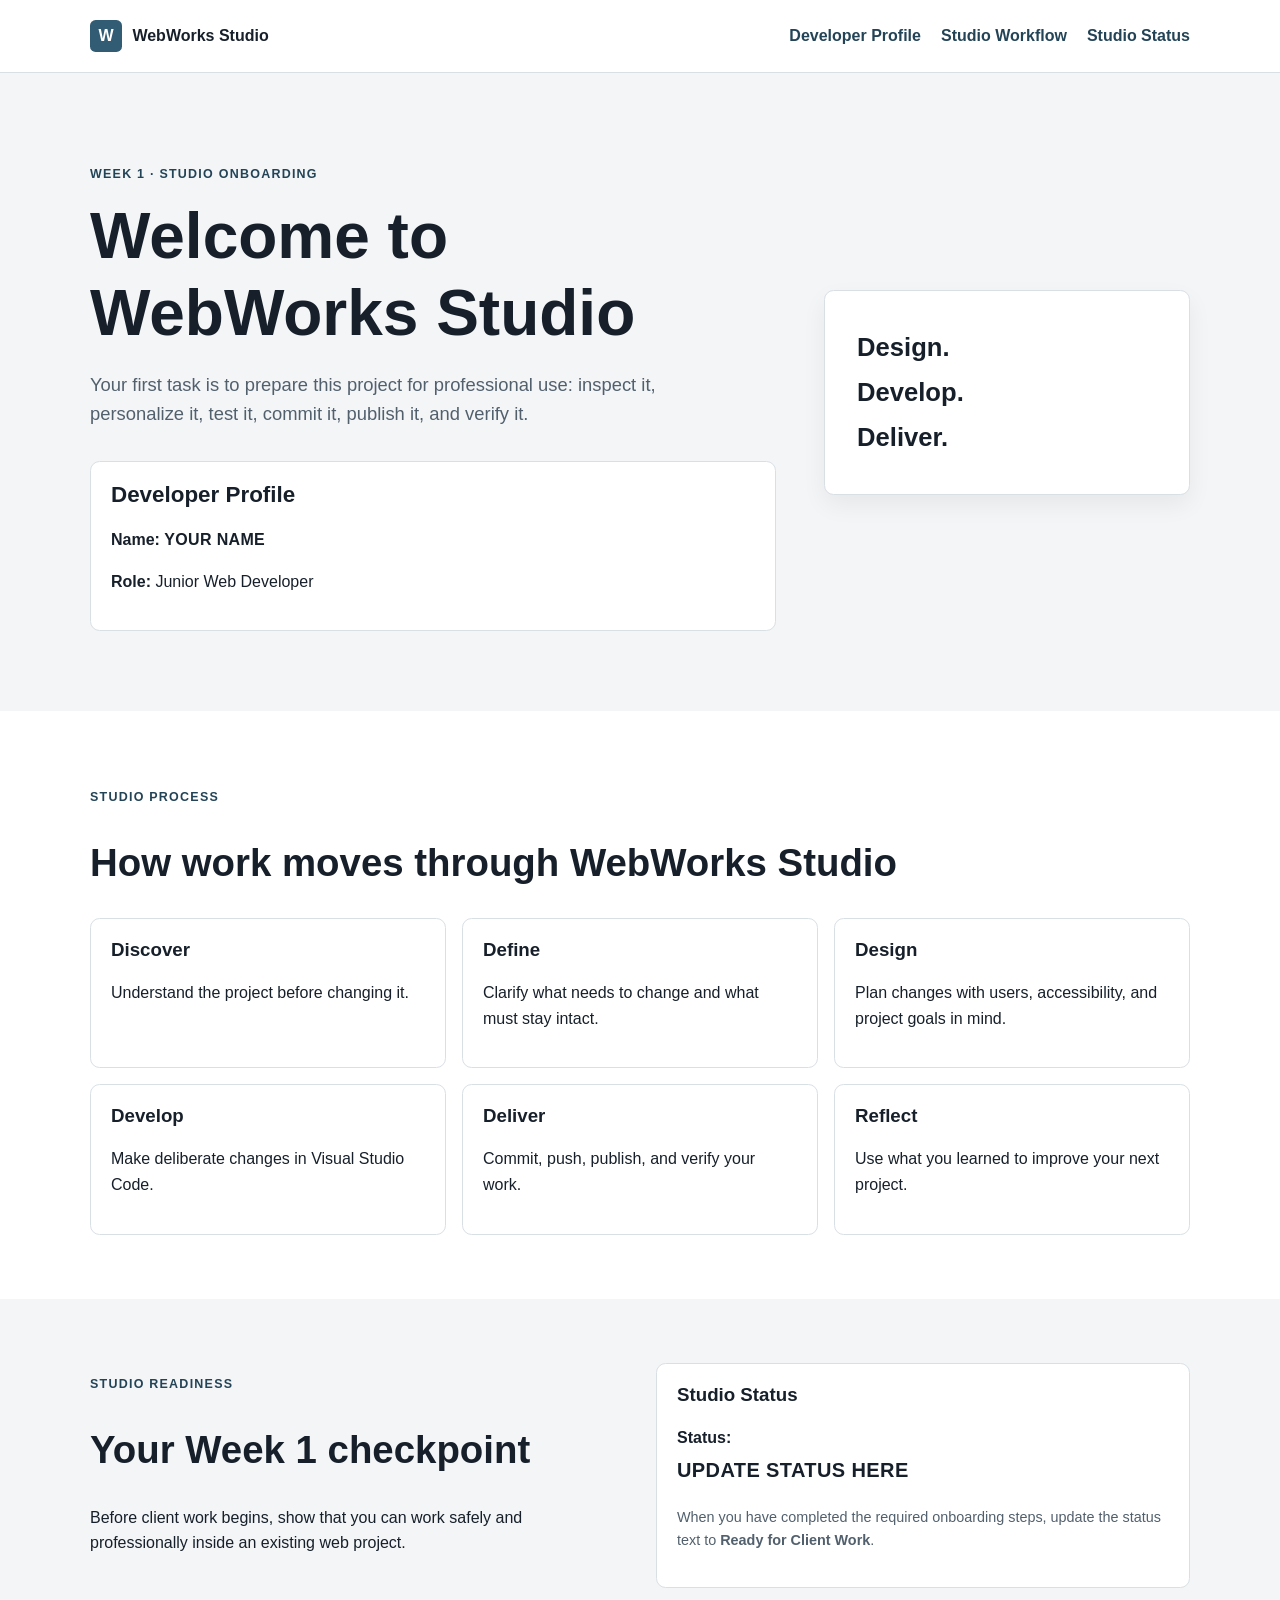
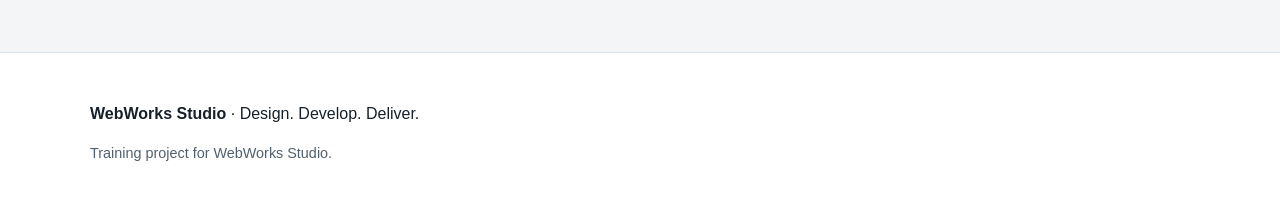
==== index.html @ cd66e8dd "Add week 1 starter files" ====
<!doctype html>
<html lang="en">
<head>
  <meta charset="utf-8">
  <meta name="viewport" content="width=device-width, initial-scale=1">
  <title>WebWorks Studio | Studio Onboarding</title>
  <link rel="stylesheet" href="css/styles.css">
</head>
<body>
  <a class="skip-link" href="#main-content">Skip to main content</a>

  <header class="site-header">
    <div class="container header-inner">
      <a class="brand" href="index.html" aria-label="WebWorks Studio home">
        <span class="brand-mark" aria-hidden="true">W</span>
        <span>WebWorks Studio</span>
      </a>

      <nav aria-label="Primary navigation">
        <ul class="nav-list">
          <li><a href="#profile">Developer Profile</a></li>
          <li><a href="#workflow">Studio Workflow</a></li>
          <li><a href="#status">Studio Status</a></li>
        </ul>
      </nav>
    </div>
  </header>

  <main id="main-content">
    <section class="hero" id="profile">
      <div class="container hero-grid">
        <div>
          <p class="eyebrow">Week 1 · Studio Onboarding</p>
          <h1>Welcome to WebWorks Studio</h1>
          <p class="lead">
            Your first task is to prepare this project for professional use:
            inspect it, personalize it, test it, commit it, publish it, and verify it.
          </p>

          <div class="profile-card" aria-labelledby="developer-heading">
            <h2 id="developer-heading">Developer Profile</h2>
            <p><strong>Name:</strong> <span class="placeholder">YOUR NAME</span></p>
            <p><strong>Role:</strong> Junior Web Developer</p>
          </div>
        </div>

        <div class="hero-card" aria-label="WebWorks Studio motto">
          <p>Design.</p>
          <p>Develop.</p>
          <p>Deliver.</p>
        </div>
      </div>
    </section>

    <section class="section" id="workflow">
      <div class="container">
        <p class="eyebrow">Studio Process</p>
        <h2>How work moves through WebWorks Studio</h2>

        <div class="workflow-grid">
          <article class="card">
            <h3>Discover</h3>
            <p>Understand the project before changing it.</p>
          </article>

          <article class="card">
            <h3>Define</h3>
            <p>Clarify what needs to change and what must stay intact.</p>
          </article>

          <article class="card">
            <h3>Design</h3>
            <p>Plan changes with users, accessibility, and project goals in mind.</p>
          </article>

          <article class="card">
            <h3>Develop</h3>
            <p>Make deliberate changes in Visual Studio Code.</p>
          </article>

          <article class="card">
            <h3>Deliver</h3>
            <p>Commit, push, publish, and verify your work.</p>
          </article>

          <article class="card">
            <h3>Reflect</h3>
            <p>Use what you learned to improve your next project.</p>
          </article>
        </div>
      </div>
    </section>

    <section class="section section-alt" id="status">
      <div class="container two-column">
        <div>
          <p class="eyebrow">Studio Readiness</p>
          <h2>Your Week 1 checkpoint</h2>
          <p>
            Before client work begins, show that you can work safely and professionally
            inside an existing web project.
          </p>
        </div>

        <div class="check-card">
          <h3>Studio Status</h3>
          <p class="status-label"><strong>Status:</strong></p>
          <p class="status-value placeholder">UPDATE STATUS HERE</p>
          <p class="small">
            When you have completed the required onboarding steps, update the status
            text to <strong>Ready for Client Work</strong>.
          </p>
        </div>
      </div>
    </section>
  </main>

  <footer class="site-footer">
    <div class="container">
      <p><strong>WebWorks Studio</strong> · Design. Develop. Deliver.</p>
      <p class="small">Training project for WebWorks Studio.</p>
    </div>
  </footer>
</body>
</html>
---- css/styles.css ----
:root {
  --ink: #17202a;
  --muted: #52606d;
  --paper: #ffffff;
  --soft: #f3f5f7;
  --accent: #315c74;
  --accent-dark: #234457;
  --border: #d9e0e5;
  --max-width: 1100px;
}

* { box-sizing: border-box; }

html { scroll-behavior: smooth; }

body {
  margin: 0;
  font-family: Arial, Helvetica, sans-serif;
  line-height: 1.6;
  color: var(--ink);
  background: var(--paper);
}

a { color: var(--accent-dark); }

a:focus-visible {
  outline: 3px solid #111;
  outline-offset: 3px;
}

.container {
  width: min(92%, var(--max-width));
  margin-inline: auto;
}

.skip-link {
  position: absolute;
  left: -9999px;
  top: 0;
  background: #fff;
  padding: .75rem 1rem;
  z-index: 10;
}

.skip-link:focus {
  left: 1rem;
  top: 1rem;
}

.site-header {
  border-bottom: 1px solid var(--border);
  background: #fff;
}

.header-inner {
  min-height: 72px;
  display: flex;
  align-items: center;
  justify-content: space-between;
  gap: 2rem;
}

.brand {
  display: inline-flex;
  align-items: center;
  gap: .65rem;
  color: var(--ink);
  text-decoration: none;
  font-weight: 700;
}

.brand-mark {
  display: grid;
  place-items: center;
  width: 2rem;
  height: 2rem;
  border-radius: .35rem;
  background: var(--accent);
  color: #fff;
}

.nav-list {
  display: flex;
  gap: 1.25rem;
  list-style: none;
  padding: 0;
  margin: 0;
}

.nav-list a {
  text-decoration: none;
  font-weight: 600;
}

.hero {
  padding: 5rem 0;
  background: var(--soft);
}

.hero-grid {
  display: grid;
  grid-template-columns: 1.5fr .8fr;
  gap: 3rem;
  align-items: center;
}

.eyebrow {
  text-transform: uppercase;
  letter-spacing: .1em;
  font-size: .78rem;
  font-weight: 700;
  color: var(--accent-dark);
}

h1, h2, h3 { line-height: 1.2; }

h1 {
  font-size: clamp(2.4rem, 5vw, 4.5rem);
  margin: .3rem 0 1rem;
}

h2 {
  font-size: clamp(1.8rem, 3vw, 2.5rem);
}

.lead {
  max-width: 62ch;
  font-size: 1.15rem;
  color: var(--muted);
}

.hero-card,
.profile-card,
.card,
.check-card {
  border: 1px solid var(--border);
  border-radius: .6rem;
  background: #fff;
}

.hero-card {
  padding: 2rem;
  box-shadow: 0 10px 25px rgba(0, 0, 0, .06);
}

.hero-card p {
  margin: .25rem 0;
  font-size: 1.6rem;
  font-weight: 700;
}

.profile-card {
  margin-top: 2rem;
  padding: 1.25rem;
}

.profile-card h2 {
  margin-top: 0;
  font-size: 1.4rem;
}

.placeholder {
  font-weight: 700;
  letter-spacing: .02em;
}

.section { padding: 4rem 0; }

.section-alt { background: var(--soft); }

.workflow-grid {
  display: grid;
  grid-template-columns: repeat(3, 1fr);
  gap: 1rem;
  margin-top: 2rem;
}

.card,
.check-card {
  padding: 1.25rem;
}

.card h3,
.check-card h3 {
  margin-top: 0;
}

.two-column {
  display: grid;
  grid-template-columns: 1fr 1fr;
  gap: 2rem;
  align-items: start;
}

.status-label {
  margin-bottom: .25rem;
}

.status-value {
  margin-top: 0;
  font-size: 1.25rem;
}

.site-footer {
  padding: 2rem 0;
  border-top: 1px solid var(--border);
}

.small {
  font-size: .9rem;
  color: var(--muted);
}

@media (max-width: 760px) {
  .header-inner {
    align-items: flex-start;
    flex-direction: column;
    padding: 1rem 0;
  }

  .nav-list {
    flex-wrap: wrap;
  }

  .hero-grid,
  .two-column,
  .workflow-grid {
    grid-template-columns: 1fr;
  }

  .hero {
    padding: 3rem 0;
  }
}
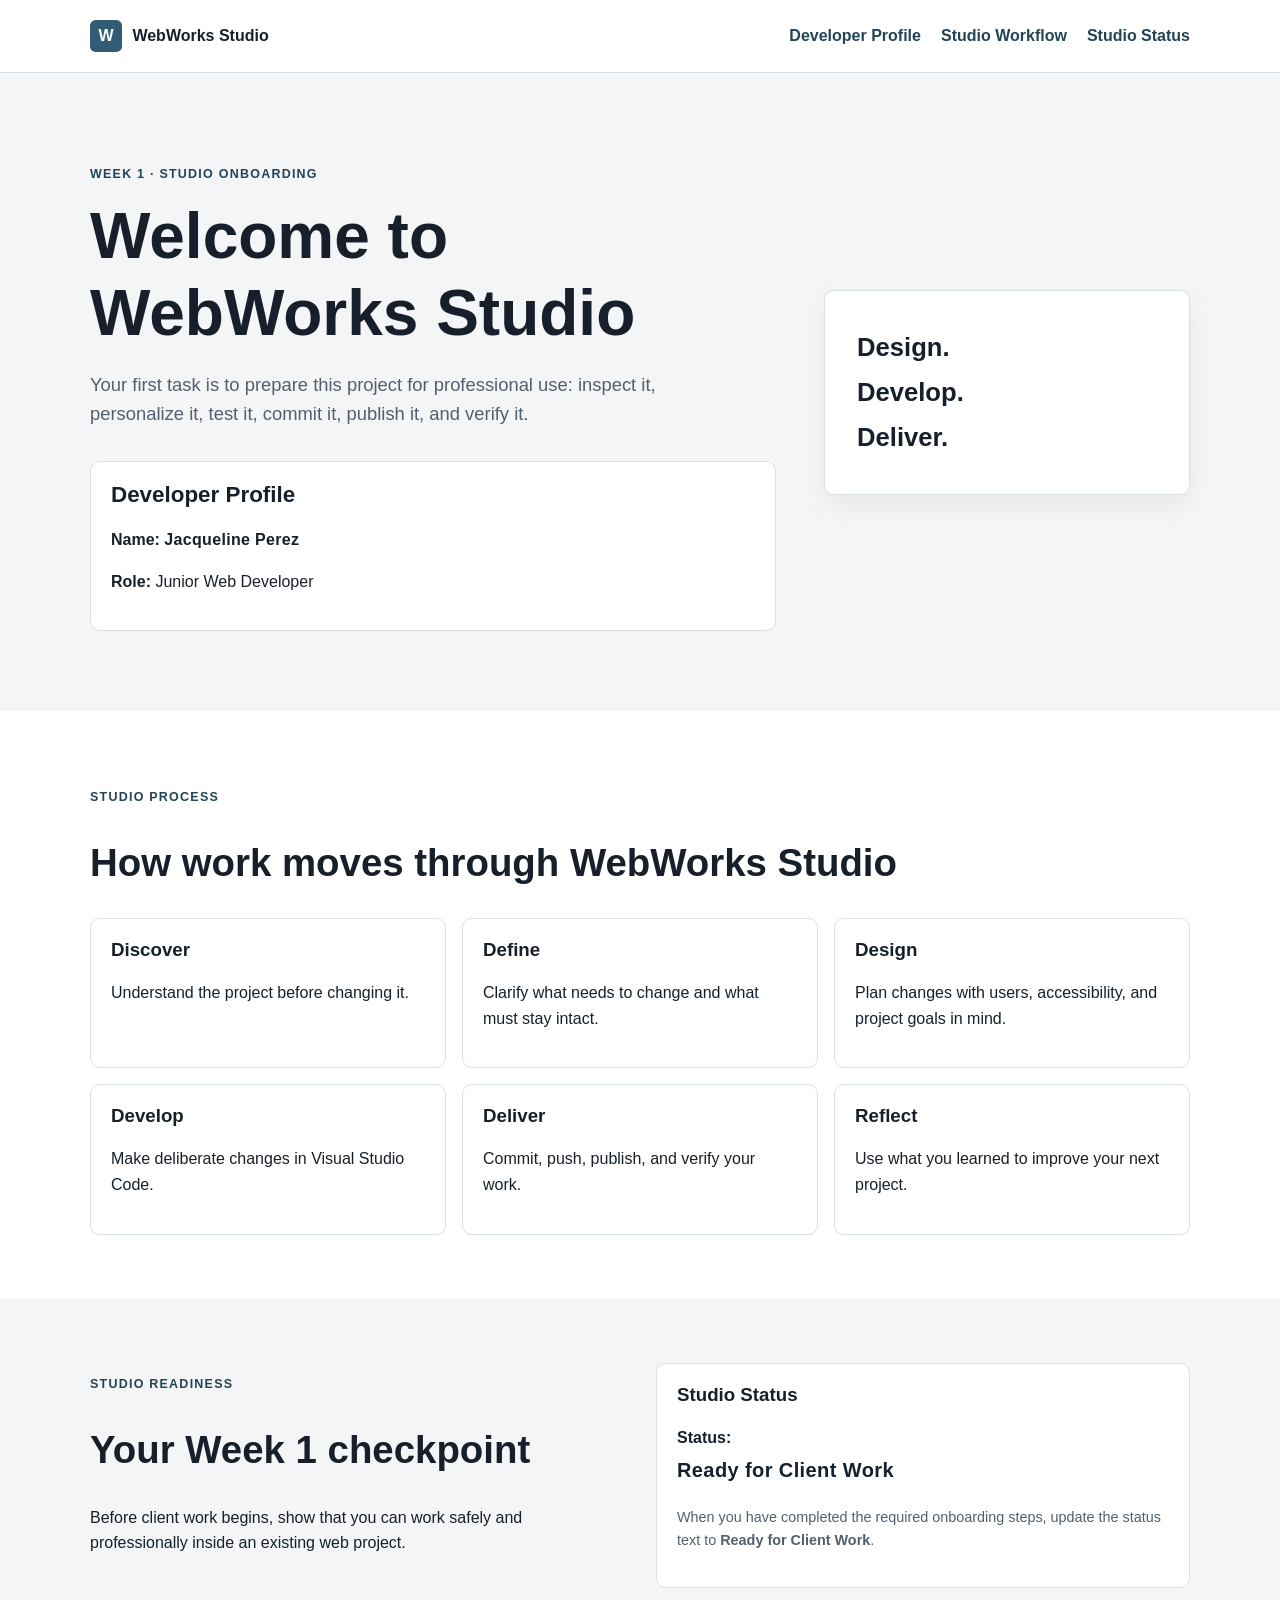
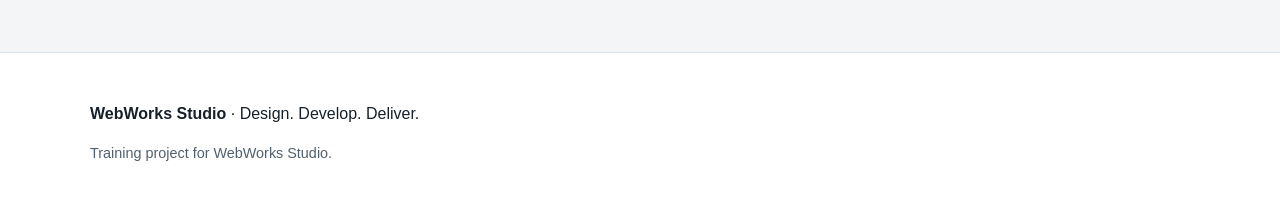
==== commit a77e417b: "complete webwork studio onboarding page" ====
--- a/index.html
+++ b/index.html
@@ -39,7 +39,7 @@
 
           <div class="profile-card" aria-labelledby="developer-heading">
             <h2 id="developer-heading">Developer Profile</h2>
-            <p><strong>Name:</strong> <span class="placeholder">YOUR NAME</span></p>
+            <p><strong>Name:</strong> <span class="placeholder">Jacqueline Perez</span></p>
             <p><strong>Role:</strong> Junior Web Developer</p>
           </div>
         </div>
@@ -105,7 +105,7 @@
         <div class="check-card">
           <h3>Studio Status</h3>
           <p class="status-label"><strong>Status:</strong></p>
-          <p class="status-value placeholder">UPDATE STATUS HERE</p>
+          <p class="status-value placeholder">Ready for Client Work</p>
           <p class="small">
             When you have completed the required onboarding steps, update the status
             text to <strong>Ready for Client Work</strong>.
